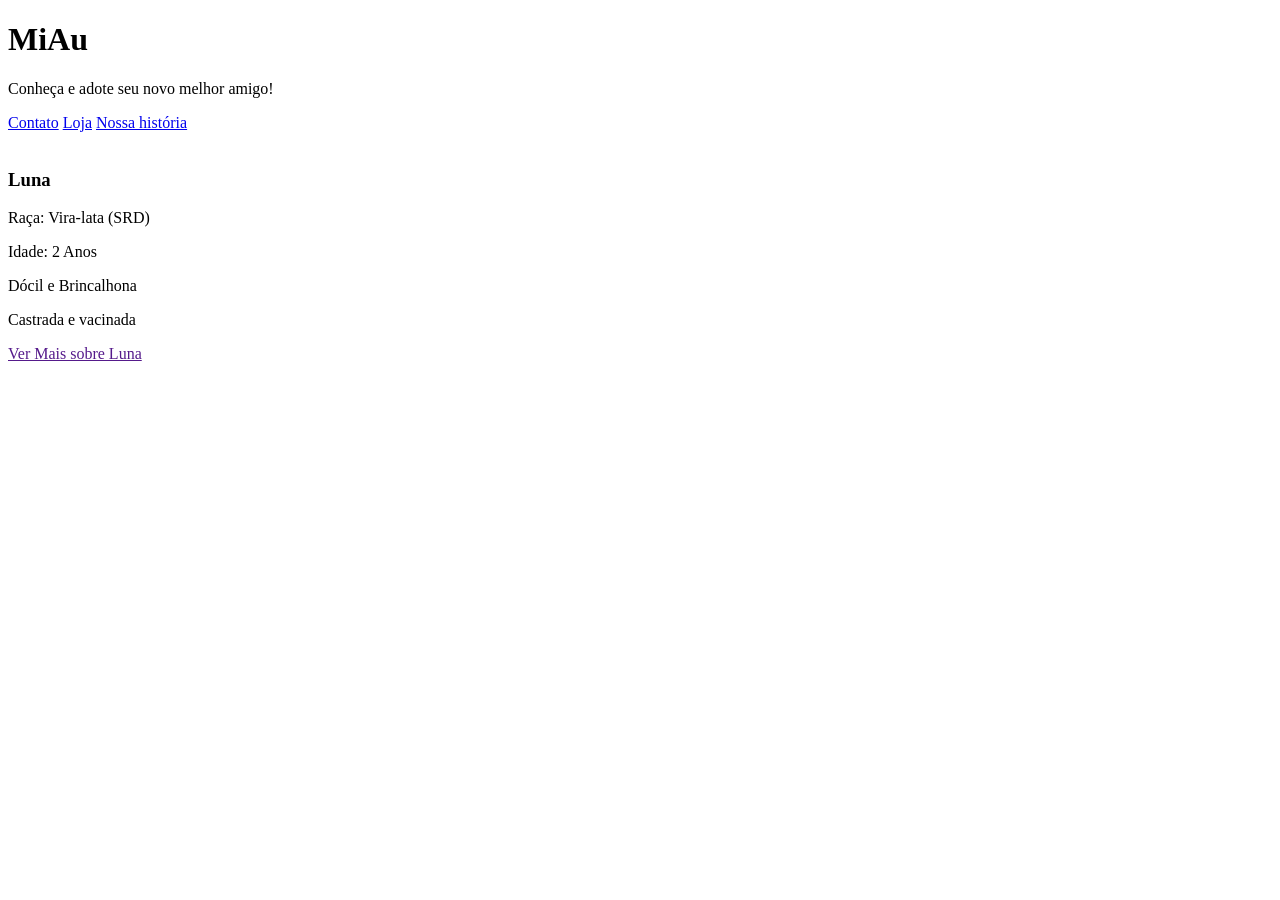
==== index.html @ ad550b6c "primeira section" ====
<!DOCTYPE html>
<html lang="pt-br">
<head>
    <meta charset="UTF-8">
    <meta name="viewport" content="width=device-width, initial-scale=1.0">
    <title>Seu novo pet</title>
    <link rel="stylesheet" href="style.css">
</head>
<body>
    <header>
        <h1 id="titulo">MiAu</h1>
        <p> Conheça e adote seu novo melhor amigo! </p>

        <nav>
            <a href="/Contato.html">Contato</a>
            <a href="/Loja.html">Loja</a>
            <a href="/Quem.somos.html">Nossa história</a>
        </nav>
    </header>
    <main>
        <section>
            <article>
                <img src="" alt="" class="img-card">
                <h1 class="titulo-card">Luna</h1>
                <p class="texto-card">Raça: Vira-lata (SRD)</p>
                <p class="texto-card">Idade: 2 Anos </p>
                <p class="texto-card">Dócil e Brincalhona </p>
                <p class="texto-card">Castrada e vacinada </p>
                <a href=""class="botao-card">Ver Mais sobre Luna</a>
            </article>
        </section>
    </main>
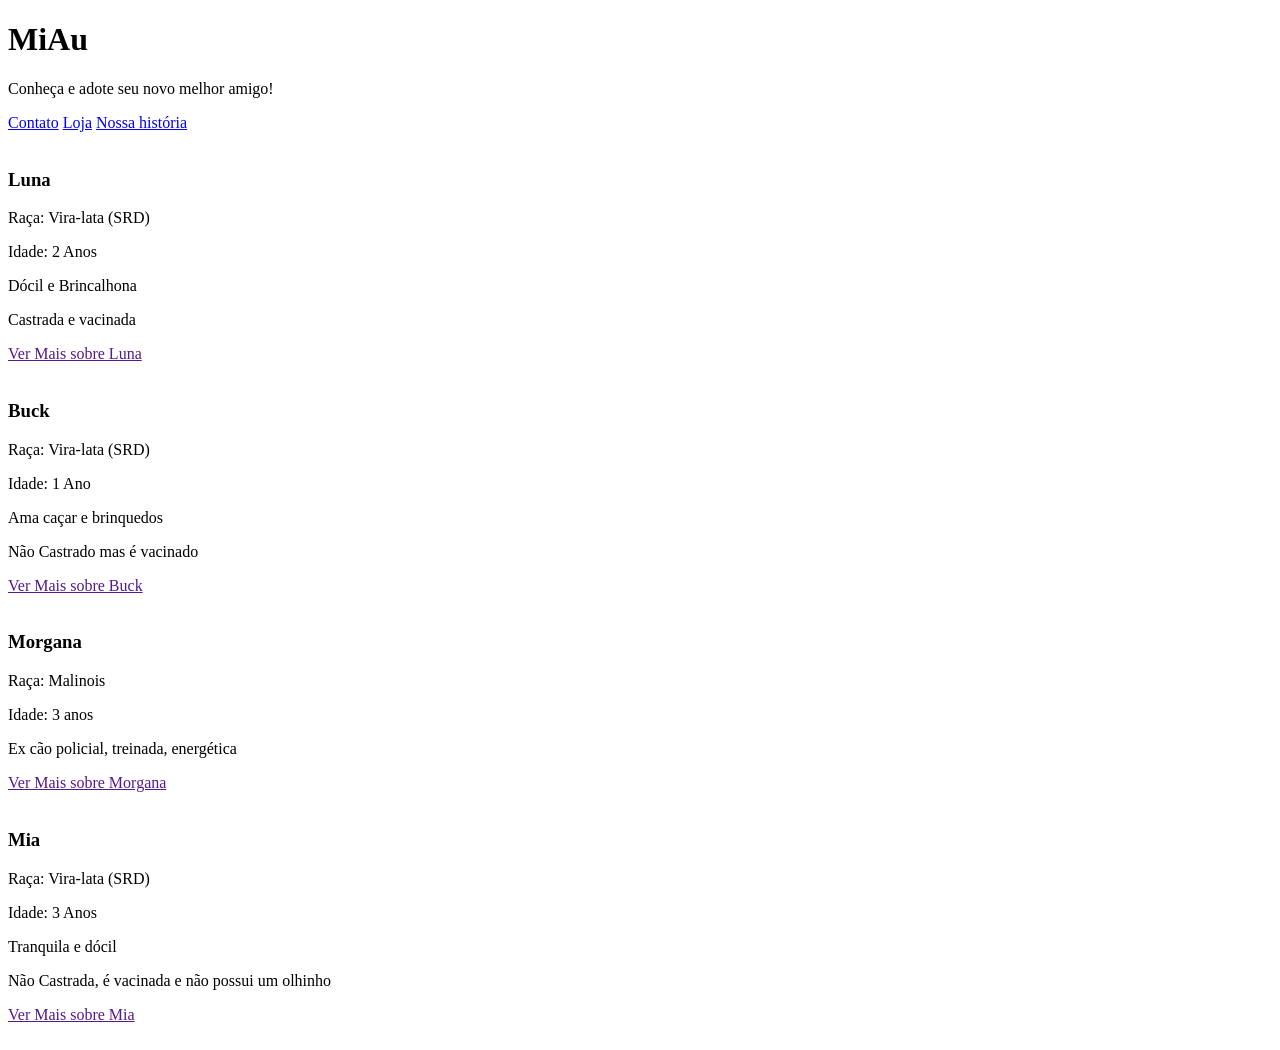
==== commit 67ce71b6: "outras sections" ====
--- a/index.html
+++ b/index.html
@@ -28,5 +28,41 @@
                 <p class="texto-card">Castrada e vacinada </p>
                 <a href=""class="botao-card">Ver Mais sobre Luna</a>
             </article>
+             <article>
+                <img src="" alt="" class="img-card">
+                <h1 class="titulo-card">Buck</h1>
+                <p class="texto-card">Raça: Vira-lata (SRD)</p>
+                <p class="texto-card">Idade: 1 Ano </p>
+                <p class="texto-card">Ama caçar e brinquedos </p>
+                <p class="texto-card">Não Castrado mas é vacinado </p>
+                <a href=""class="botao-card">Ver Mais sobre Buck</a>
+            </article>
+            <article>
+                <img src="" alt="" class="img-card">
+                <h1 class="titulo-card">Morgana</h1>
+                <p class="texto-card">Raça: Malinois </p>
+                <p class="texto-card">Idade: 3 anos </p>
+                <p class="texto-card">Ex cão policial, treinada, energética </p>
+                <a href=""class="botao-card">Ver Mais sobre Morgana</a>
+            </article>
+            <article>
+                <img src="" alt="" class="img-card">
+                <h1 class="titulo-card">Mia</h1>
+                <p class="texto-card">Raça: Vira-lata (SRD)</p>
+                <p class="texto-card">Idade: 3 Anos </p>
+                <p class="texto-card">Tranquila e dócil </p>
+                <p class="texto-card">Não Castrada, é vacinada e não possui um olhinho </p>
+                <a href=""class="botao-card">Ver Mais sobre Mia</a>
+            </article>
         </section>
+        <section>
+            <img src="" alt="" class="img-card">
+        </section>
+
+
+
+
+
+
+
     </main>
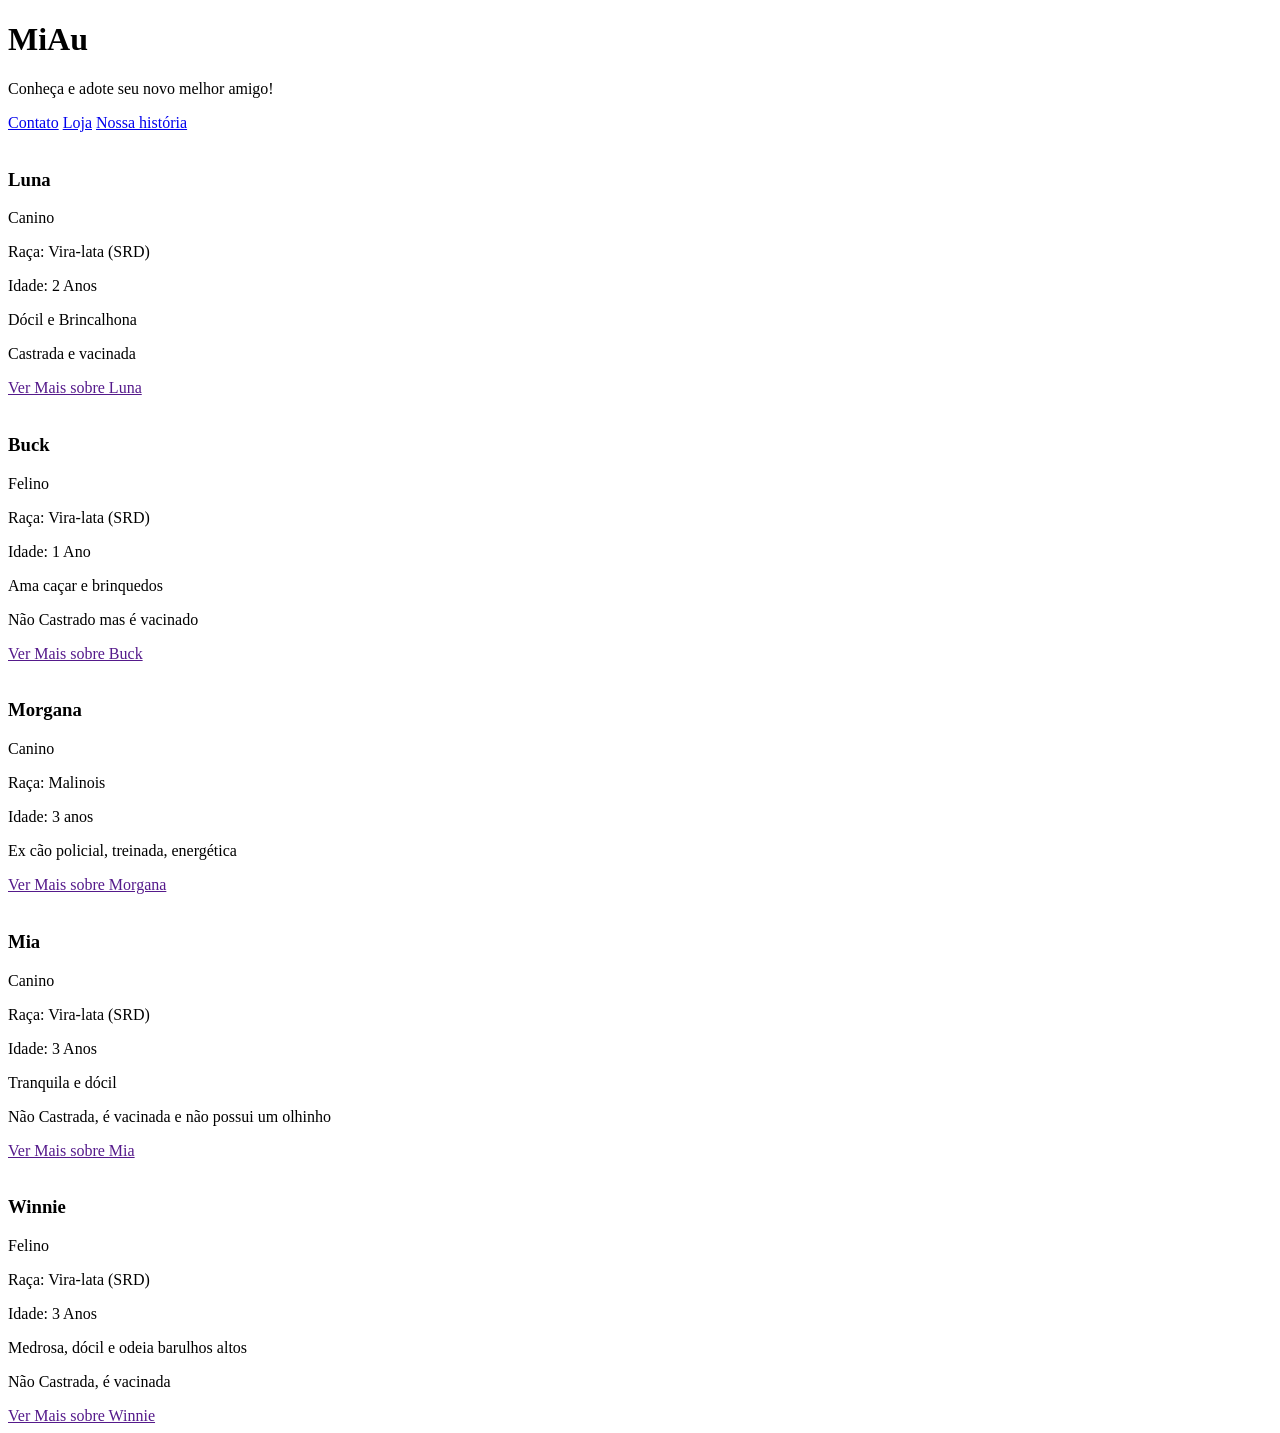
==== commit 242f6245: "alterações na section" ====
--- a/index.html
+++ b/index.html
@@ -22,6 +22,7 @@
             <article>
                 <img src="" alt="" class="img-card">
                 <h1 class="titulo-card">Luna</h1>
+                <p class="texto-card">Canino</p>
                 <p class="texto-card">Raça: Vira-lata (SRD)</p>
                 <p class="texto-card">Idade: 2 Anos </p>
                 <p class="texto-card">Dócil e Brincalhona </p>
@@ -31,6 +32,7 @@
              <article>
                 <img src="" alt="" class="img-card">
                 <h1 class="titulo-card">Buck</h1>
+                <p class="texto-card">Felino</p>
                 <p class="texto-card">Raça: Vira-lata (SRD)</p>
                 <p class="texto-card">Idade: 1 Ano </p>
                 <p class="texto-card">Ama caçar e brinquedos </p>
@@ -40,6 +42,7 @@
             <article>
                 <img src="" alt="" class="img-card">
                 <h1 class="titulo-card">Morgana</h1>
+                <p class="texto-card">Canino</p>
                 <p class="texto-card">Raça: Malinois </p>
                 <p class="texto-card">Idade: 3 anos </p>
                 <p class="texto-card">Ex cão policial, treinada, energética </p>
@@ -48,6 +51,7 @@
             <article>
                 <img src="" alt="" class="img-card">
                 <h1 class="titulo-card">Mia</h1>
+                <p class="texto-card">Canino</p>
                 <p class="texto-card">Raça: Vira-lata (SRD)</p>
                 <p class="texto-card">Idade: 3 Anos </p>
                 <p class="texto-card">Tranquila e dócil </p>
@@ -56,7 +60,16 @@
             </article>
         </section>
         <section>
+            <article>
             <img src="" alt="" class="img-card">
+            <h1 class="titulo-card">Winnie</h1>
+            <p class="texto-card">Felino</p>
+            <p class="texto-card">Raça: Vira-lata (SRD)</p>
+            <p class="texto-card">Idade: 3 Anos </p>
+            <p class="texto-card">Medrosa, dócil e odeia barulhos altos </p>
+             <p class="texto-card">Não Castrada, é vacinada </p>
+             <a href=""class="botao-card">Ver Mais sobre Winnie</a>
+             </article>
         </section>
 
 
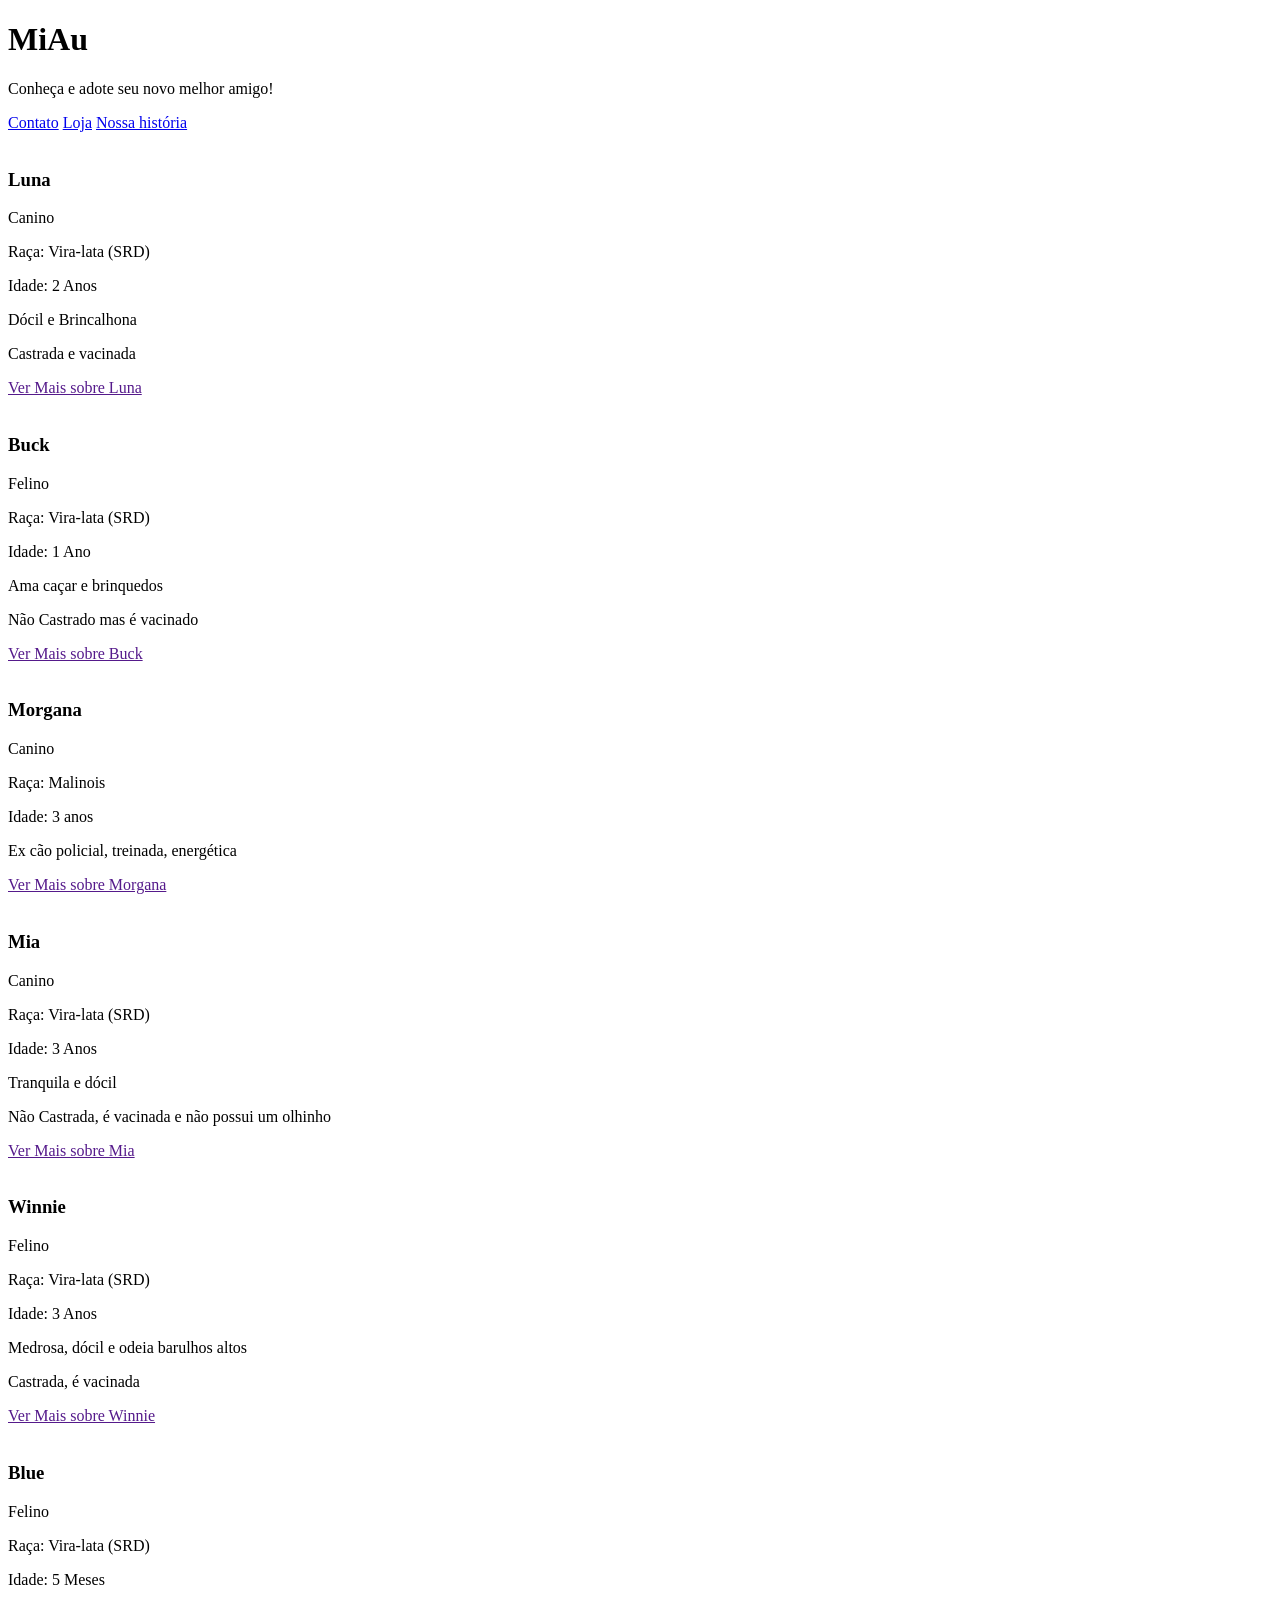
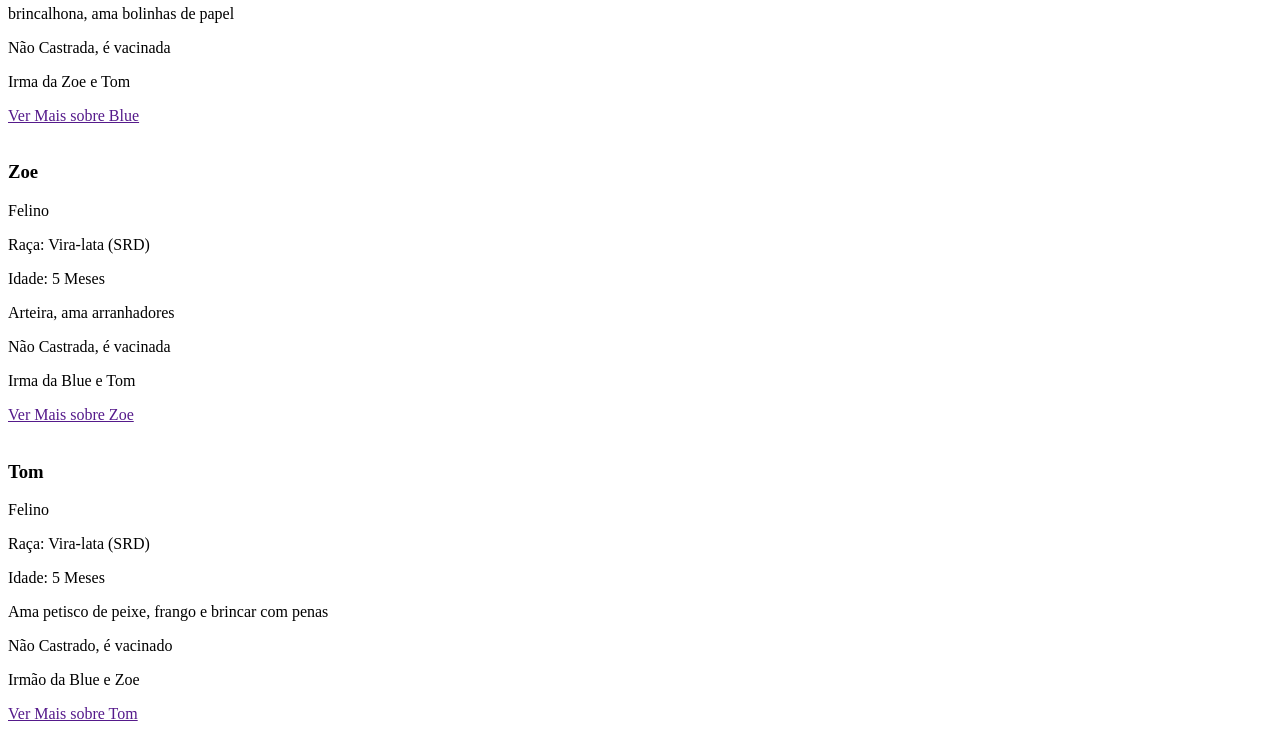
==== commit c998f3df: "section a mais" ====
--- a/index.html
+++ b/index.html
@@ -67,8 +67,41 @@
             <p class="texto-card">Raça: Vira-lata (SRD)</p>
             <p class="texto-card">Idade: 3 Anos </p>
             <p class="texto-card">Medrosa, dócil e odeia barulhos altos </p>
+             <p class="texto-card">Castrada, é vacinada </p>
+             <a href=""class="botao-card">Ver Mais sobre Winnie</a>
+             </article>
+             <article>
+            <img src="" alt="" class="img-card">
+            <h1 class="titulo-card">Blue</h1>
+            <p class="texto-card">Felino</p>
+            <p class="texto-card">Raça: Vira-lata (SRD)</p>
+            <p class="texto-card">Idade: 5 Meses </p>
+            <p class="texto-card">brincalhona, ama bolinhas de papel</p>
              <p class="texto-card">Não Castrada, é vacinada </p>
-             <a href=""class="botao-card">Ver Mais sobre Winnie</a>
+             <p class="texto-card">Irma da Zoe e Tom </p>
+             <a href=""class="botao-card">Ver Mais sobre Blue</a>
+             </article>
+             <article>
+            <img src="" alt="" class="img-card">
+            <h1 class="titulo-card">Zoe</h1>
+            <p class="texto-card">Felino</p>
+            <p class="texto-card">Raça: Vira-lata (SRD)</p>
+            <p class="texto-card">Idade: 5 Meses </p>
+            <p class="texto-card">Arteira, ama arranhadores </p>
+             <p class="texto-card">Não Castrada, é vacinada </p>
+             <p class="texto-card">Irma da Blue e Tom </p>
+             <a href=""class="botao-card">Ver Mais sobre Zoe</a>
+             </article>
+             <article>
+            <img src="" alt="" class="img-card">
+            <h1 class="titulo-card">Tom</h1>
+            <p class="texto-card">Felino</p>
+            <p class="texto-card">Raça: Vira-lata (SRD)</p>
+            <p class="texto-card">Idade: 5 Meses </p>
+            <p class="texto-card">Ama petisco de peixe, frango e brincar com penas</p>
+             <p class="texto-card">Não Castrado, é vacinado </p>
+             <p class="texto-card">Irmão da Blue e Zoe </p>
+             <a href=""class="botao-card">Ver Mais sobre Tom</a>
              </article>
         </section>
 
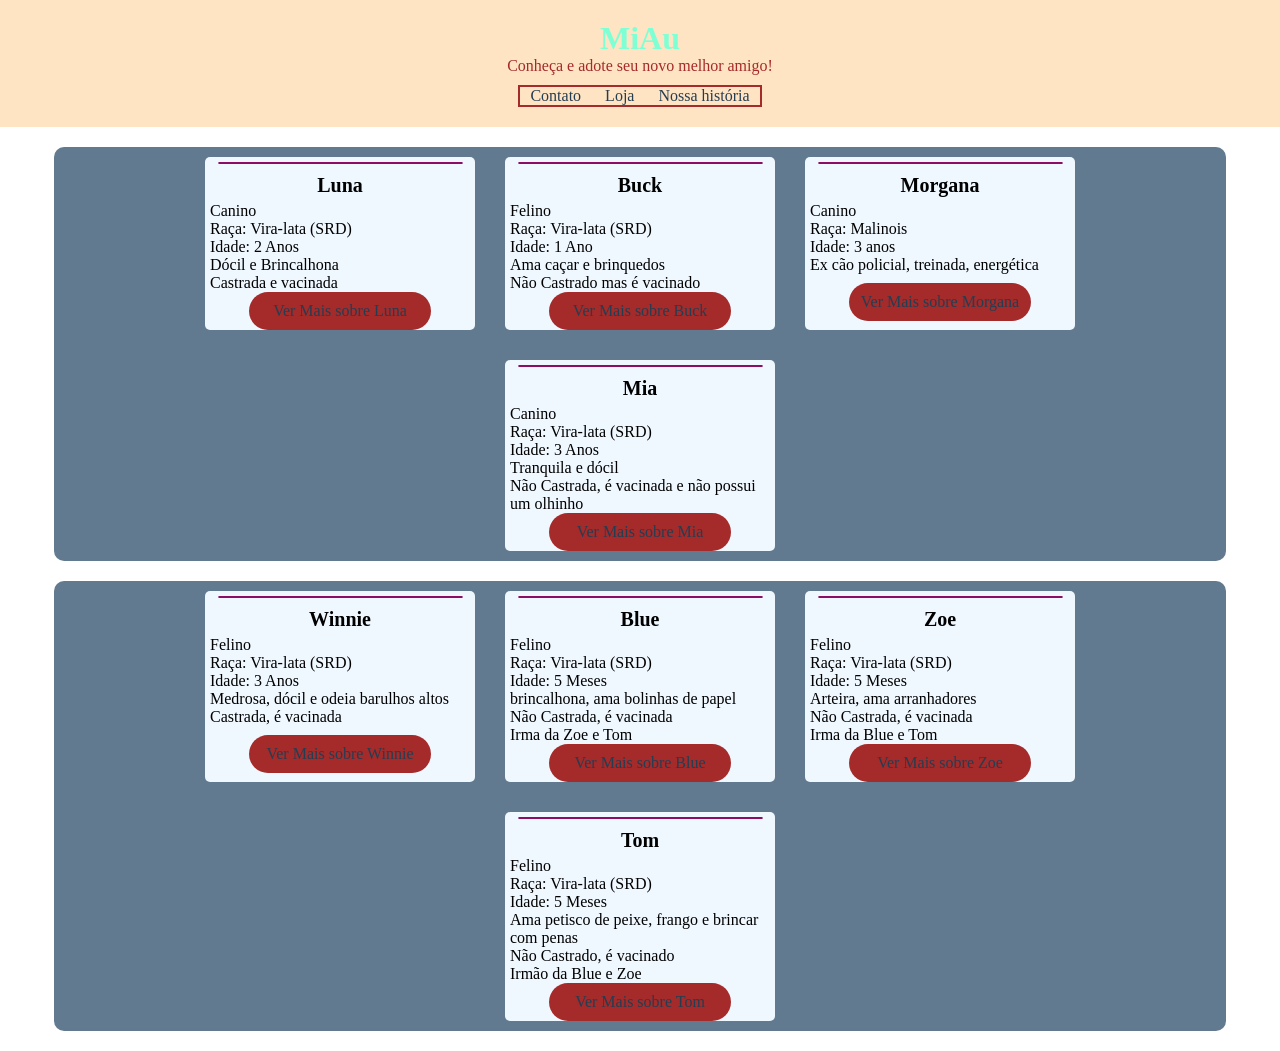
==== commit 2237da17: "adicionei sem querer o style na pasta de imagens :(" ====
--- a/index.html
+++ b/index.html
@@ -4,7 +4,7 @@
     <meta charset="UTF-8">
     <meta name="viewport" content="width=device-width, initial-scale=1.0">
     <title>Seu novo pet</title>
-    <link rel="stylesheet" href="style.css">
+    <link rel="stylesheet"href="style.css">
 </head>
 <body>
     <header>
@@ -104,11 +104,6 @@
              <a href=""class="botao-card">Ver Mais sobre Tom</a>
              </article>
         </section>
-
-
-
-
-
-
-
     </main>
+    </body>
+    </html>
--- a/style.css
+++ b/style.css
@@ -0,0 +1,71 @@
+*{
+    margin: 0;
+}
+header{
+    background-color: bisque;
+    color: brown;
+    padding: 20px;
+    display: flex;
+    flex-direction: column;
+    align-items: center;
+}
+#titulo{
+    color: aquamarine;
+}
+nav{
+    border: 2px solid; 
+    margin-top: 10px;
+}
+a{
+    color: rgb(37, 61, 81);
+    padding: 0 10px;
+    text-decoration: none;
+}
+a:hover{
+    background-color: rgb(26, 30, 34);
+}
+section{
+    background-color: rgb(97, 122, 144);
+    max-width: 90%;
+    margin: 20px auto;
+    padding: 10px;
+    border-radius: 10px;
+    display: flex;
+    gap: 30px;
+    flex-wrap: wrap;
+    justify-content: center;
+}
+.img-card{
+    width: 90%;
+    margin: 5px auto;
+    border: 1px solid rgb(139, 13, 100);
+    border-radius: 8px;
+}
+article{
+width: 270px;
+background-color: aliceblue;
+display: flex;
+flex-direction: column;
+border-radius: 5px;
+}
+
+.titulo-card{
+    margin: 5px auto;
+    font-size: 20px;
+
+}
+.texto-card{
+    margin: 0 5px;
+}
+.botao-card{
+    background-color: brown;
+    padding: 10px;
+    width: 60%;
+    margin: auto;
+    border-radius: 20px;
+    text-align: center;
+}
+.botao-card:hover{
+    background-color: black;
+    border: 2px solid crimson;
+}
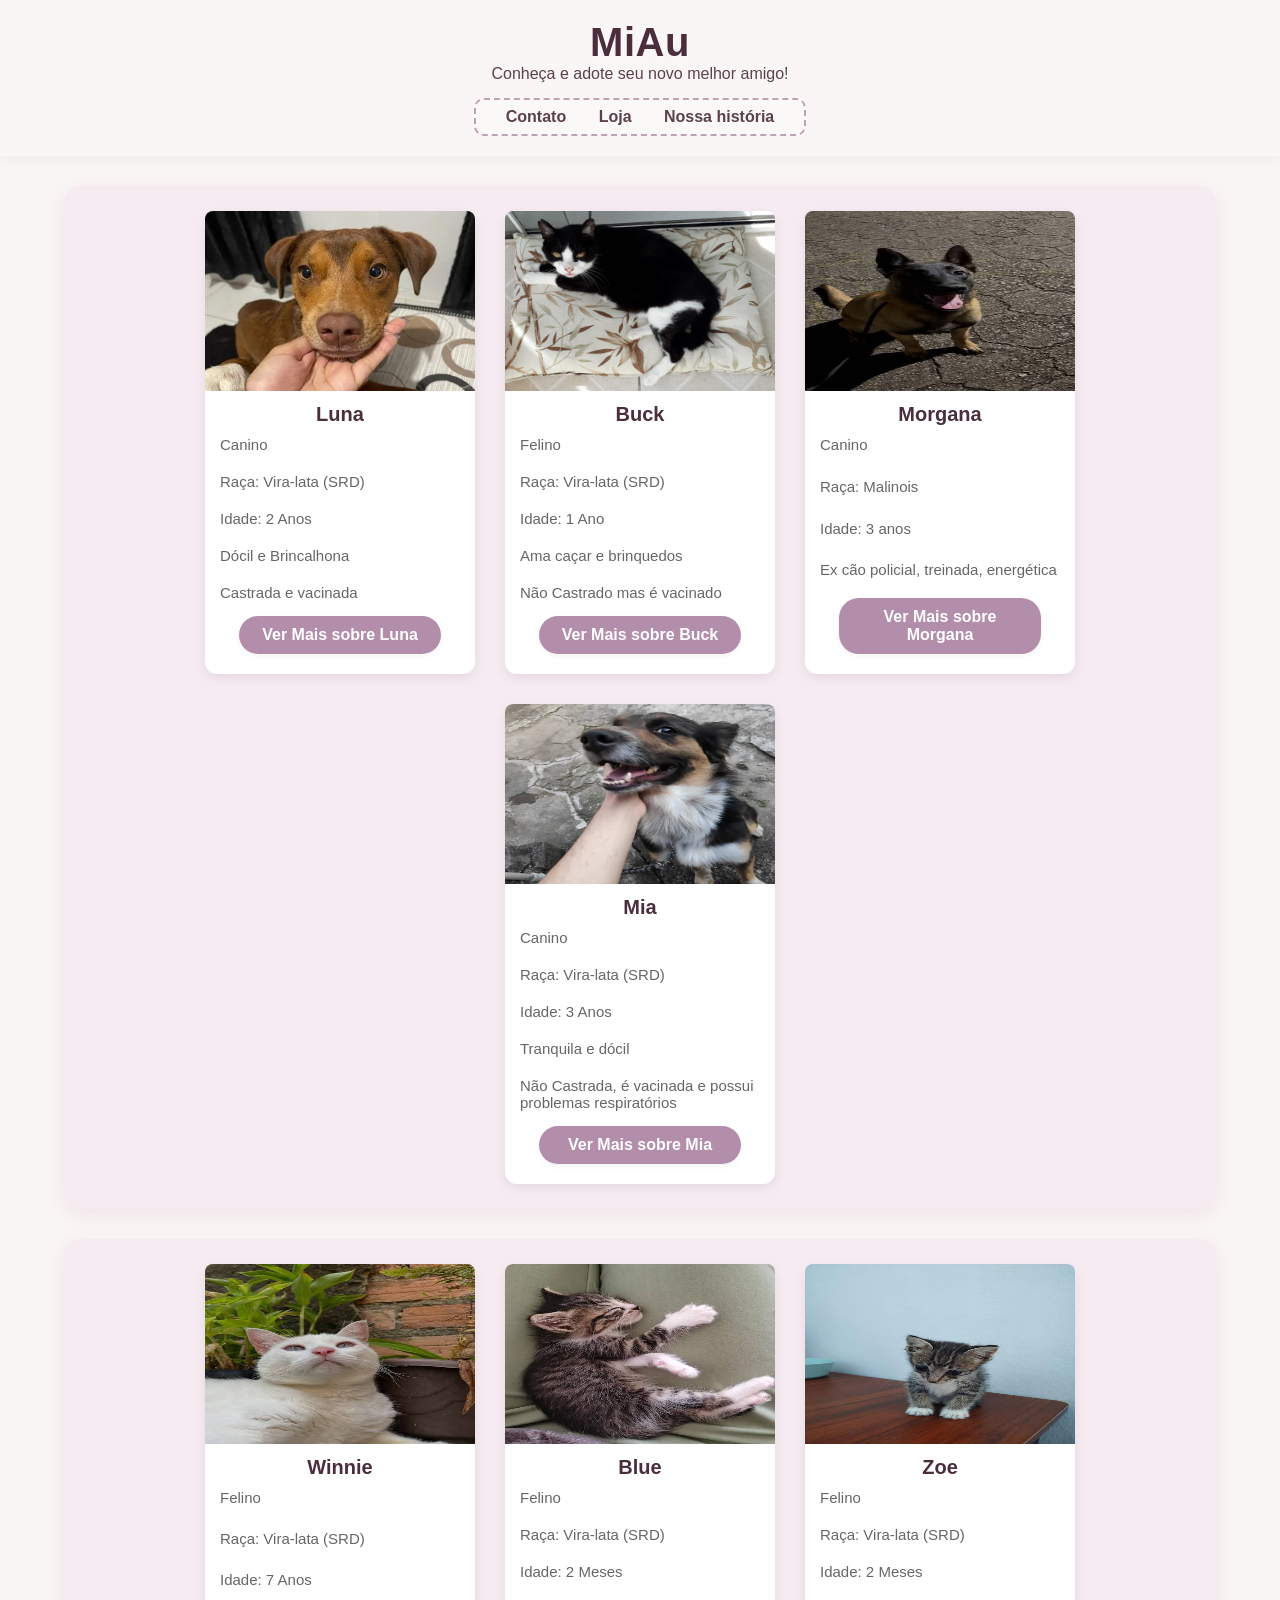
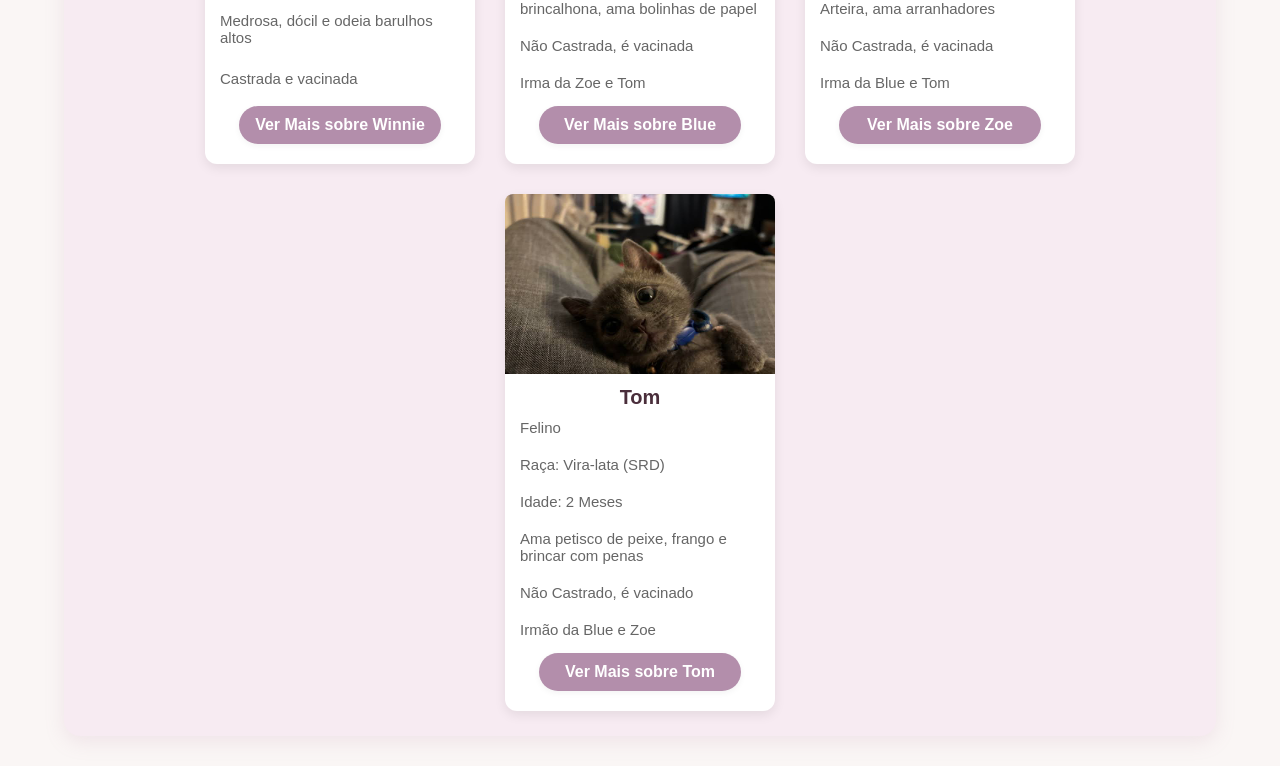
==== commit f64c06e5: "adição de imagens" ====
--- a/index.html
+++ b/index.html
@@ -20,7 +20,7 @@
     <main>
         <section>
             <article>
-                <img src="" alt="" class="img-card">
+                <img src="imagem/1canino.png" alt="luna" class="img-card">
                 <h1 class="titulo-card">Luna</h1>
                 <p class="texto-card">Canino</p>
                 <p class="texto-card">Raça: Vira-lata (SRD)</p>
@@ -30,7 +30,7 @@
                 <a href=""class="botao-card">Ver Mais sobre Luna</a>
             </article>
              <article>
-                <img src="" alt="" class="img-card">
+                <img src="imagem/buck.jpg" alt="buck" class="img-card">
                 <h1 class="titulo-card">Buck</h1>
                 <p class="texto-card">Felino</p>
                 <p class="texto-card">Raça: Vira-lata (SRD)</p>
@@ -40,7 +40,7 @@
                 <a href=""class="botao-card">Ver Mais sobre Buck</a>
             </article>
             <article>
-                <img src="" alt="" class="img-card">
+                <img src="imagem/morgana.jpg" alt="morgana" class="img-card">
                 <h1 class="titulo-card">Morgana</h1>
                 <p class="texto-card">Canino</p>
                 <p class="texto-card">Raça: Malinois </p>
@@ -49,55 +49,55 @@
                 <a href=""class="botao-card">Ver Mais sobre Morgana</a>
             </article>
             <article>
-                <img src="" alt="" class="img-card">
+                <img src="imagem/mia.webp" alt="Mia" class="img-card">
                 <h1 class="titulo-card">Mia</h1>
                 <p class="texto-card">Canino</p>
                 <p class="texto-card">Raça: Vira-lata (SRD)</p>
                 <p class="texto-card">Idade: 3 Anos </p>
                 <p class="texto-card">Tranquila e dócil </p>
-                <p class="texto-card">Não Castrada, é vacinada e não possui um olhinho </p>
+                <p class="texto-card">Não Castrada, é vacinada e possui problemas respiratórios </p>
                 <a href=""class="botao-card">Ver Mais sobre Mia</a>
             </article>
         </section>
         <section>
             <article>
-            <img src="" alt="" class="img-card">
+            <img src="imagem/winnie.jpg" alt="winnie" class="img-card">
             <h1 class="titulo-card">Winnie</h1>
             <p class="texto-card">Felino</p>
             <p class="texto-card">Raça: Vira-lata (SRD)</p>
-            <p class="texto-card">Idade: 3 Anos </p>
+            <p class="texto-card">Idade: 7 Anos </p>
             <p class="texto-card">Medrosa, dócil e odeia barulhos altos </p>
-             <p class="texto-card">Castrada, é vacinada </p>
+             <p class="texto-card">Castrada e vacinada </p>
              <a href=""class="botao-card">Ver Mais sobre Winnie</a>
              </article>
              <article>
-            <img src="" alt="" class="img-card">
+            <img src="imagem/blue.jpg" alt="blue" class="img-card">
             <h1 class="titulo-card">Blue</h1>
             <p class="texto-card">Felino</p>
             <p class="texto-card">Raça: Vira-lata (SRD)</p>
-            <p class="texto-card">Idade: 5 Meses </p>
+            <p class="texto-card">Idade: 2 Meses </p>
             <p class="texto-card">brincalhona, ama bolinhas de papel</p>
              <p class="texto-card">Não Castrada, é vacinada </p>
              <p class="texto-card">Irma da Zoe e Tom </p>
              <a href=""class="botao-card">Ver Mais sobre Blue</a>
              </article>
              <article>
-            <img src="" alt="" class="img-card">
+            <img src="imagem/zoe.jpg" alt="zoe" class="img-card">
             <h1 class="titulo-card">Zoe</h1>
             <p class="texto-card">Felino</p>
             <p class="texto-card">Raça: Vira-lata (SRD)</p>
-            <p class="texto-card">Idade: 5 Meses </p>
+            <p class="texto-card">Idade: 2 Meses </p>
             <p class="texto-card">Arteira, ama arranhadores </p>
              <p class="texto-card">Não Castrada, é vacinada </p>
              <p class="texto-card">Irma da Blue e Tom </p>
              <a href=""class="botao-card">Ver Mais sobre Zoe</a>
              </article>
              <article>
-            <img src="" alt="" class="img-card">
+            <img src="imagem/tom.jpg" alt="tom" class="img-card">
             <h1 class="titulo-card">Tom</h1>
             <p class="texto-card">Felino</p>
             <p class="texto-card">Raça: Vira-lata (SRD)</p>
-            <p class="texto-card">Idade: 5 Meses </p>
+            <p class="texto-card">Idade: 2 Meses </p>
             <p class="texto-card">Ama petisco de peixe, frango e brincar com penas</p>
              <p class="texto-card">Não Castrado, é vacinado </p>
              <p class="texto-card">Irmão da Blue e Zoe </p>
--- a/style.css
+++ b/style.css
@@ -1,71 +1,103 @@
-*{
+* {
     margin: 0;
+    box-sizing: border-box;
 }
-header{
-    background-color: bisque;
-    color: brown;
-    padding: 20px;
+body {
+ background-color: #faf6f5;
+font-family: 'Segoe UI', Tahoma, Geneva, Verdana, sans-serif;
+}
+header {
+background: line-height(135deg, #e8b4bc, #dcb2d1);
+    color: #5c404d;
+    padding: 20px 10px;
     display: flex;
     flex-direction: column;
     align-items: center;
+    box-shadow: 0 4px 12px rgba(0, 0, 0, 0.05);
 }
-#titulo{
-    color: aquamarine;
+#titulo {
+color: #4a2e3b;
+    font-size: 40px;
+    font-weight: 700;
+    letter-spacing: 0.5px;
+    text-shadow: 1px 1px 2px rgba(255, 255, 255, 0.5);
 }
-nav{
-    border: 2px solid; 
-    margin-top: 10px;
+nav {
+border: 2px dashed #bfa1b6; 
+    margin-top: 15px;
+    padding: 8px 16px;
+    border-radius: 10px;
+    background-color: rgba(255, 255, 255, 0.3);
 }
-a{
-    color: rgb(37, 61, 81);
-    padding: 0 10px;
+a {
+color: #5c404d;
+    padding: 6px 14px;
     text-decoration: none;
+    font-weight: 600;
+    border-radius: 10px;
 }
-a:hover{
-    background-color: rgb(26, 30, 34);
+a:hover {
+    background-color: #bfa1b6;
+    color: #ffffff;
 }
-section{
-    background-color: rgb(97, 122, 144);
+
+section {
+    background-color: #f7ebf2;
     max-width: 90%;
-    margin: 20px auto;
-    padding: 10px;
-    border-radius: 10px;
+    margin: 30px auto;
+    padding: 25px;
+    border-radius: 16px;
     display: flex;
     gap: 30px;
     flex-wrap: wrap;
     justify-content: center;
+    box-shadow: 0 6px 20px rgba(180, 130, 160, 0.15);
 }
-.img-card{
-    width: 90%;
-    margin: 5px auto;
-    border: 1px solid rgb(139, 13, 100);
-    border-radius: 8px;
+.img-card {
+    width: 100%;
+    height: 180px;
+    margin: 0;
+    border: none;
+    border-radius: 8px 8px 0 0;
 }
-article{
-width: 270px;
-background-color: aliceblue;
-display: flex;
-flex-direction: column;
-border-radius: 5px;
+article {
+    width: 270px;
+    background-color: #ffffff;
+    display: flex;
+    flex-direction: column;
+    border-radius: 12px;
+    box-shadow: 0 4px 12px rgba(0, 0, 0, 0.08);
+}
+article:hover {
+box-shadow: 0 8px 20px rgba(140, 90, 120, 0.2);
 }
 
-.titulo-card{
-    margin: 5px auto;
+.titulo-card {
+    margin: 12px auto 5px auto;
     font-size: 20px;
-
+    color: #4a2e3b;
+    font-weight: 600;
 }
-.texto-card{
-    margin: 0 5px;
+.texto-card {
+    margin: 5px 15px 15px 15px;
+    color: #666666;
+    font-size: 15px;
+    flex-grow: 1;
 }
-.botao-card{
-    background-color: brown;
+.botao-card {
+    background-color: #b38eab;
+    color: #ffffff;
     padding: 10px;
-    width: 60%;
-    margin: auto;
+    width: 75%;
+    margin: 0 auto 20px auto;
     border-radius: 20px;
     text-align: center;
+    font-weight: 600;
+    cursor: pointer;
+    box-shadow: 0 2px 6px rgba(0, 0, 0, 0.05);
 }
-.botao-card:hover{
-    background-color: black;
-    border: 2px solid crimson;
+.botao-card:hover {
+    background-color: #8c5378;
+    border: 2px solid #6b3d5a;
+    color: #ffffff;
 }
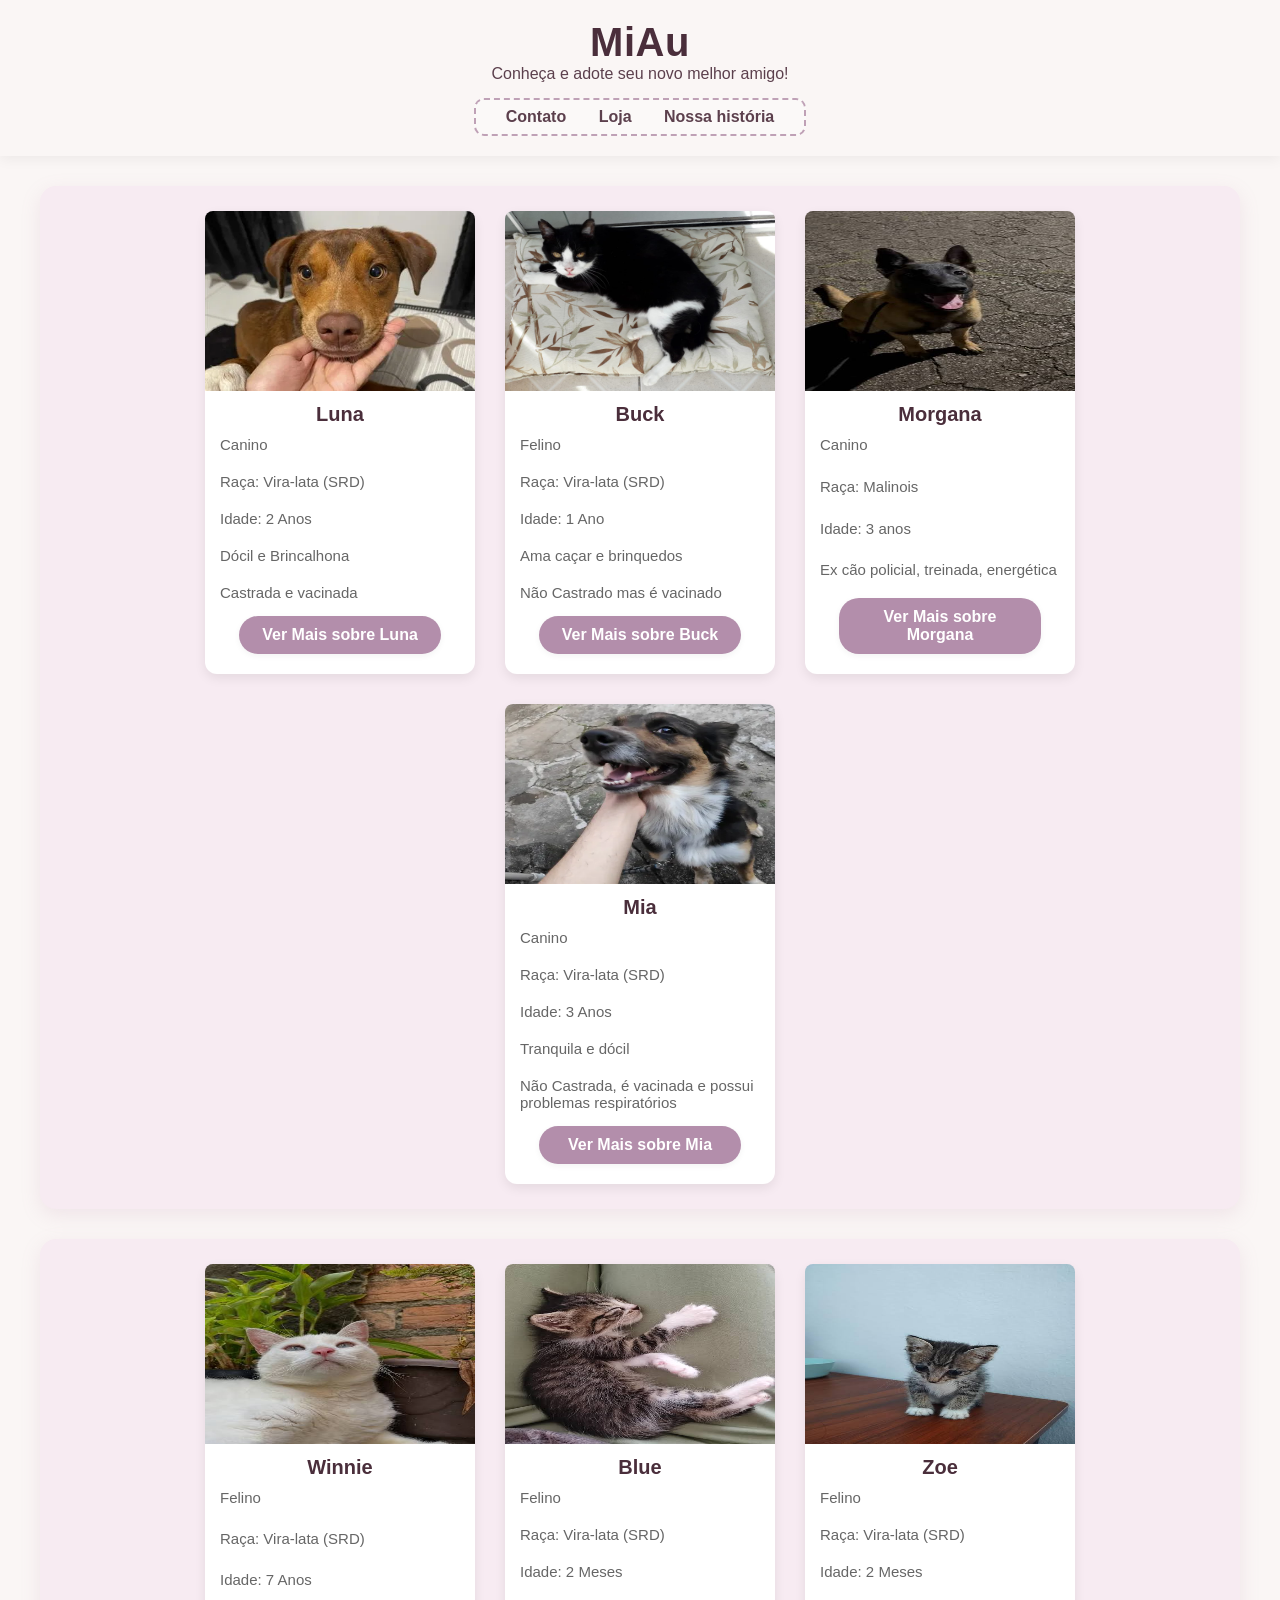
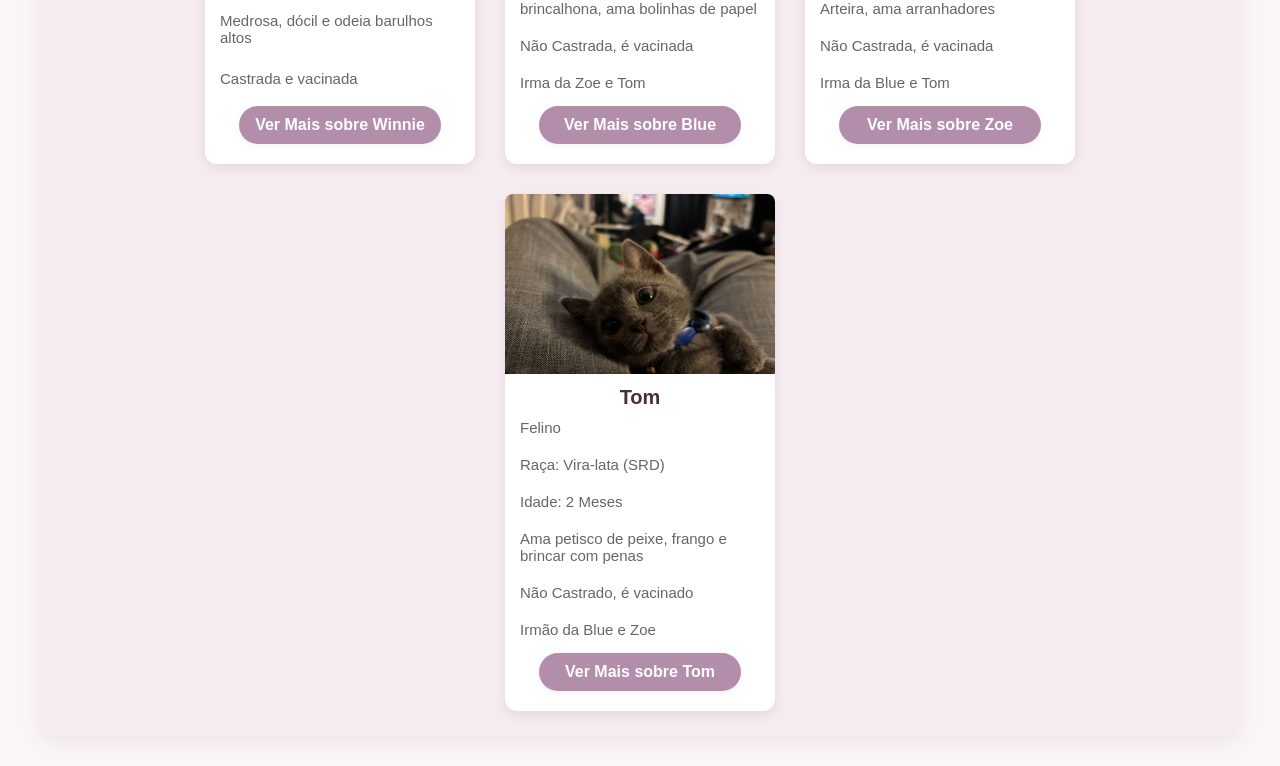
==== commit a9fd4e6f: "Add files via upload" ====
--- a/index.html
+++ b/index.html
@@ -1,109 +1,109 @@
-<!DOCTYPE html>
-<html lang="pt-br">
-<head>
-    <meta charset="UTF-8">
-    <meta name="viewport" content="width=device-width, initial-scale=1.0">
-    <title>Seu novo pet</title>
-    <link rel="stylesheet"href="style.css">
-</head>
-<body>
-    <header>
-        <h1 id="titulo">MiAu</h1>
-        <p> Conheça e adote seu novo melhor amigo! </p>
-
-        <nav>
-            <a href="/Contato.html">Contato</a>
-            <a href="/Loja.html">Loja</a>
-            <a href="/Quem.somos.html">Nossa história</a>
-        </nav>
-    </header>
-    <main>
-        <section>
-            <article>
-                <img src="imagem/1canino.png" alt="luna" class="img-card">
-                <h1 class="titulo-card">Luna</h1>
-                <p class="texto-card">Canino</p>
-                <p class="texto-card">Raça: Vira-lata (SRD)</p>
-                <p class="texto-card">Idade: 2 Anos </p>
-                <p class="texto-card">Dócil e Brincalhona </p>
-                <p class="texto-card">Castrada e vacinada </p>
-                <a href=""class="botao-card">Ver Mais sobre Luna</a>
-            </article>
-             <article>
-                <img src="imagem/buck.jpg" alt="buck" class="img-card">
-                <h1 class="titulo-card">Buck</h1>
-                <p class="texto-card">Felino</p>
-                <p class="texto-card">Raça: Vira-lata (SRD)</p>
-                <p class="texto-card">Idade: 1 Ano </p>
-                <p class="texto-card">Ama caçar e brinquedos </p>
-                <p class="texto-card">Não Castrado mas é vacinado </p>
-                <a href=""class="botao-card">Ver Mais sobre Buck</a>
-            </article>
-            <article>
-                <img src="imagem/morgana.jpg" alt="morgana" class="img-card">
-                <h1 class="titulo-card">Morgana</h1>
-                <p class="texto-card">Canino</p>
-                <p class="texto-card">Raça: Malinois </p>
-                <p class="texto-card">Idade: 3 anos </p>
-                <p class="texto-card">Ex cão policial, treinada, energética </p>
-                <a href=""class="botao-card">Ver Mais sobre Morgana</a>
-            </article>
-            <article>
-                <img src="imagem/mia.webp" alt="Mia" class="img-card">
-                <h1 class="titulo-card">Mia</h1>
-                <p class="texto-card">Canino</p>
-                <p class="texto-card">Raça: Vira-lata (SRD)</p>
-                <p class="texto-card">Idade: 3 Anos </p>
-                <p class="texto-card">Tranquila e dócil </p>
-                <p class="texto-card">Não Castrada, é vacinada e possui problemas respiratórios </p>
-                <a href=""class="botao-card">Ver Mais sobre Mia</a>
-            </article>
-        </section>
-        <section>
-            <article>
-            <img src="imagem/winnie.jpg" alt="winnie" class="img-card">
-            <h1 class="titulo-card">Winnie</h1>
-            <p class="texto-card">Felino</p>
-            <p class="texto-card">Raça: Vira-lata (SRD)</p>
-            <p class="texto-card">Idade: 7 Anos </p>
-            <p class="texto-card">Medrosa, dócil e odeia barulhos altos </p>
-             <p class="texto-card">Castrada e vacinada </p>
-             <a href=""class="botao-card">Ver Mais sobre Winnie</a>
-             </article>
-             <article>
-            <img src="imagem/blue.jpg" alt="blue" class="img-card">
-            <h1 class="titulo-card">Blue</h1>
-            <p class="texto-card">Felino</p>
-            <p class="texto-card">Raça: Vira-lata (SRD)</p>
-            <p class="texto-card">Idade: 2 Meses </p>
-            <p class="texto-card">brincalhona, ama bolinhas de papel</p>
-             <p class="texto-card">Não Castrada, é vacinada </p>
-             <p class="texto-card">Irma da Zoe e Tom </p>
-             <a href=""class="botao-card">Ver Mais sobre Blue</a>
-             </article>
-             <article>
-            <img src="imagem/zoe.jpg" alt="zoe" class="img-card">
-            <h1 class="titulo-card">Zoe</h1>
-            <p class="texto-card">Felino</p>
-            <p class="texto-card">Raça: Vira-lata (SRD)</p>
-            <p class="texto-card">Idade: 2 Meses </p>
-            <p class="texto-card">Arteira, ama arranhadores </p>
-             <p class="texto-card">Não Castrada, é vacinada </p>
-             <p class="texto-card">Irma da Blue e Tom </p>
-             <a href=""class="botao-card">Ver Mais sobre Zoe</a>
-             </article>
-             <article>
-            <img src="imagem/tom.jpg" alt="tom" class="img-card">
-            <h1 class="titulo-card">Tom</h1>
-            <p class="texto-card">Felino</p>
-            <p class="texto-card">Raça: Vira-lata (SRD)</p>
-            <p class="texto-card">Idade: 2 Meses </p>
-            <p class="texto-card">Ama petisco de peixe, frango e brincar com penas</p>
-             <p class="texto-card">Não Castrado, é vacinado </p>
-             <p class="texto-card">Irmão da Blue e Zoe </p>
-             <a href=""class="botao-card">Ver Mais sobre Tom</a>
-             </article>
-        </section>
-    </main>
-    </body>
-    </html>
+<!DOCTYPE html>
+<html lang="pt-br">
+<head>
+    <meta charset="UTF-8">
+    <meta name="viewport" content="width=device-width, initial-scale=1.0">
+    <title>Seu novo pet</title>
+    <link rel="stylesheet"href="style.css">
+</head>
+<body>
+    <header>
+        <h1 id="titulo">MiAu</h1>
+        <p> Conheça e adote seu novo melhor amigo! </p>
+
+        <nav>
+            <a href="/Contato.html">Contato</a>
+            <a href="/Loja.html">Loja</a>
+            <a href="/Quem.somos.html">Nossa história</a>
+        </nav>
+    </header>
+    <main>
+        <section>
+            <article>
+                <img src="imagem/1canino.png" alt="luna" class="img-card">
+                <h1 class="titulo-card">Luna</h1>
+                <p class="texto-card">Canino</p>
+                <p class="texto-card">Raça: Vira-lata (SRD)</p>
+                <p class="texto-card">Idade: 2 Anos </p>
+                <p class="texto-card">Dócil e Brincalhona </p>
+                <p class="texto-card">Castrada e vacinada </p>
+                <a href=""class="botao-card">Ver Mais sobre Luna</a>
+            </article>
+             <article>
+                <img src="imagem/buck.jpg" alt="buck" class="img-card">
+                <h1 class="titulo-card">Buck</h1>
+                <p class="texto-card">Felino</p>
+                <p class="texto-card">Raça: Vira-lata (SRD)</p>
+                <p class="texto-card">Idade: 1 Ano </p>
+                <p class="texto-card">Ama caçar e brinquedos </p>
+                <p class="texto-card">Não Castrado mas é vacinado </p>
+                <a href=""class="botao-card">Ver Mais sobre Buck</a>
+            </article>
+            <article>
+                <img src="imagem/morgana.jpg" alt="morgana" class="img-card">
+                <h1 class="titulo-card">Morgana</h1>
+                <p class="texto-card">Canino</p>
+                <p class="texto-card">Raça: Malinois </p>
+                <p class="texto-card">Idade: 3 anos </p>
+                <p class="texto-card">Ex cão policial, treinada, energética </p>
+                <a href=""class="botao-card">Ver Mais sobre Morgana</a>
+            </article>
+            <article>
+                <img src="imagem/mia.webp" alt="Mia" class="img-card">
+                <h1 class="titulo-card">Mia</h1>
+                <p class="texto-card">Canino</p>
+                <p class="texto-card">Raça: Vira-lata (SRD)</p>
+                <p class="texto-card">Idade: 3 Anos </p>
+                <p class="texto-card">Tranquila e dócil </p>
+                <p class="texto-card">Não Castrada, é vacinada e possui problemas respiratórios </p>
+                <a href=""class="botao-card">Ver Mais sobre Mia</a>
+            </article>
+        </section>
+        <section>
+            <article>
+            <img src="imagem/winnie.jpg" alt="winnie" class="img-card">
+            <h1 class="titulo-card">Winnie</h1>
+            <p class="texto-card">Felino</p>
+            <p class="texto-card">Raça: Vira-lata (SRD)</p>
+            <p class="texto-card">Idade: 7 Anos </p>
+            <p class="texto-card">Medrosa, dócil e odeia barulhos altos </p>
+             <p class="texto-card">Castrada e vacinada </p>
+             <a href=""class="botao-card">Ver Mais sobre Winnie</a>
+             </article>
+             <article>
+            <img src="imagem/blue.jpg" alt="blue" class="img-card">
+            <h1 class="titulo-card">Blue</h1>
+            <p class="texto-card">Felino</p>
+            <p class="texto-card">Raça: Vira-lata (SRD)</p>
+            <p class="texto-card">Idade: 2 Meses </p>
+            <p class="texto-card">brincalhona, ama bolinhas de papel</p>
+             <p class="texto-card">Não Castrada, é vacinada </p>
+             <p class="texto-card">Irma da Zoe e Tom </p>
+             <a href=""class="botao-card">Ver Mais sobre Blue</a>
+             </article>
+             <article>
+            <img src="imagem/zoe.jpg" alt="zoe" class="img-card">
+            <h1 class="titulo-card">Zoe</h1>
+            <p class="texto-card">Felino</p>
+            <p class="texto-card">Raça: Vira-lata (SRD)</p>
+            <p class="texto-card">Idade: 2 Meses </p>
+            <p class="texto-card">Arteira, ama arranhadores </p>
+             <p class="texto-card">Não Castrada, é vacinada </p>
+             <p class="texto-card">Irma da Blue e Tom </p>
+             <a href=""class="botao-card">Ver Mais sobre Zoe</a>
+             </article>
+             <article>
+            <img src="imagem/tom.jpg" alt="tom" class="img-card">
+            <h1 class="titulo-card">Tom</h1>
+            <p class="texto-card">Felino</p>
+            <p class="texto-card">Raça: Vira-lata (SRD)</p>
+            <p class="texto-card">Idade: 2 Meses </p>
+            <p class="texto-card">Ama petisco de peixe, frango e brincar com penas</p>
+             <p class="texto-card">Não Castrado, é vacinado </p>
+             <p class="texto-card">Irmão da Blue e Zoe </p>
+             <a href=""class="botao-card">Ver Mais sobre Tom</a>
+             </article>
+        </section>
+    </main>
+    </body>
+    </html>
--- a/style.css
+++ b/style.css
@@ -1,103 +1,125 @@
-* {
-    margin: 0;
-    box-sizing: border-box;
-}
-body {
- background-color: #faf6f5;
-font-family: 'Segoe UI', Tahoma, Geneva, Verdana, sans-serif;
-}
-header {
-background: line-height(135deg, #e8b4bc, #dcb2d1);
-    color: #5c404d;
-    padding: 20px 10px;
-    display: flex;
-    flex-direction: column;
-    align-items: center;
-    box-shadow: 0 4px 12px rgba(0, 0, 0, 0.05);
-}
-#titulo {
-color: #4a2e3b;
-    font-size: 40px;
-    font-weight: 700;
-    letter-spacing: 0.5px;
-    text-shadow: 1px 1px 2px rgba(255, 255, 255, 0.5);
-}
-nav {
-border: 2px dashed #bfa1b6; 
-    margin-top: 15px;
-    padding: 8px 16px;
-    border-radius: 10px;
-    background-color: rgba(255, 255, 255, 0.3);
-}
-a {
-color: #5c404d;
-    padding: 6px 14px;
-    text-decoration: none;
-    font-weight: 600;
-    border-radius: 10px;
-}
-a:hover {
-    background-color: #bfa1b6;
-    color: #ffffff;
-}
-
-section {
-    background-color: #f7ebf2;
-    max-width: 90%;
-    margin: 30px auto;
-    padding: 25px;
-    border-radius: 16px;
-    display: flex;
-    gap: 30px;
-    flex-wrap: wrap;
-    justify-content: center;
-    box-shadow: 0 6px 20px rgba(180, 130, 160, 0.15);
-}
-.img-card {
-    width: 100%;
-    height: 180px;
-    margin: 0;
-    border: none;
-    border-radius: 8px 8px 0 0;
-}
-article {
-    width: 270px;
-    background-color: #ffffff;
-    display: flex;
-    flex-direction: column;
-    border-radius: 12px;
-    box-shadow: 0 4px 12px rgba(0, 0, 0, 0.08);
-}
-article:hover {
-box-shadow: 0 8px 20px rgba(140, 90, 120, 0.2);
-}
-
-.titulo-card {
-    margin: 12px auto 5px auto;
-    font-size: 20px;
-    color: #4a2e3b;
-    font-weight: 600;
-}
-.texto-card {
-    margin: 5px 15px 15px 15px;
-    color: #666666;
-    font-size: 15px;
-    flex-grow: 1;
-}
-.botao-card {
-    background-color: #b38eab;
-    color: #ffffff;
-    padding: 10px;
-    width: 75%;
-    margin: 0 auto 20px auto;
-    border-radius: 20px;
-    text-align: center;
-    font-weight: 600;
-    cursor: pointer;
-    box-shadow: 0 2px 6px rgba(0, 0, 0, 0.05);
-}
-.botao-card:hover {
-    background-color: #8c5378;
-    border: 2px solid #6b3d5a;
-    color: #ffffff;
-}
+* {
+    margin: 0;
+    box-sizing: border-box;
+}
+body {
+ background-color: #faf6f5;
+font-family: 'Segoe UI', Tahoma, Geneva, Verdana, sans-serif;
+}
+header {
+background: line-height(135deg, #e8b4bc, #dcb2d1);
+    color: #5c404d;
+    padding: 20px 10px;
+    display: flex;
+    flex-direction: column;
+    align-items: center;
+    box-shadow: 0 4px 12px rgba(0, 0, 0, 0.05);
+}
+#titulo {
+color: #4a2e3b;
+    font-size: 40px;
+    font-weight: 700;
+    letter-spacing: 0.5px;
+    text-shadow: 1px 1px 2px rgba(255, 255, 255, 0.5);
+}
+nav {
+border: 2px dashed #bfa1b6; 
+    margin-top: 15px;
+    padding: 8px 16px;
+    border-radius: 10px;
+    background-color: rgba(255, 255, 255, 0.3);
+}
+a {
+color: #5c404d;
+    padding: 6px 14px;
+    text-decoration: none;
+    font-weight: 600;
+    border-radius: 10px;
+}
+a:hover {
+    background-color: #bfa1b6;
+    color: #ffffff;
+}
+
+section {
+    background-color: #f7ebf2;
+    max-width: 1200px;
+    margin: 30px auto;
+    padding: 25px;
+    border-radius: 16px;
+    display: flex;
+    gap: 30px;
+    flex-wrap: wrap;
+    justify-content: center;
+    box-shadow: 0 6px 20px rgba(180, 130, 160, 0.15);
+}
+.img-card {
+    width: 100%;
+    height: 180px;
+    margin: 0;
+    border: none;
+    border-radius: 8px 8px 0 0;
+}
+article {
+    width: 270px;
+    background-color: #ffffff;
+    display: flex;
+    flex-direction: column;
+    border-radius: 12px;
+    box-shadow: 0 4px 12px rgba(0, 0, 0, 0.08);
+}
+article:hover {
+box-shadow: 0 8px 20px rgba(140, 90, 120, 0.2);
+}
+
+.titulo-card {
+    margin: 12px auto 5px auto;
+    font-size: 20px;
+    color: #4a2e3b;
+    font-weight: 600;
+}
+.texto-card {
+    margin: 5px 15px 15px 15px;
+    color: #666666;
+    font-size: 15px;
+    flex-grow: 1;
+}
+.botao-card {
+    background-color: #b38eab;
+    color: #ffffff;
+    padding: 10px;
+    width: 75%;
+    margin: 0 auto 20px auto;
+    border-radius: 20px;
+    text-align: center;
+    font-weight: 600;
+    cursor: pointer;
+    box-shadow: 0 2px 6px rgba(0, 0, 0, 0.05);
+}
+.botao-card:hover {
+    background-color: #8c5378;
+    border: 2px solid #6b3d5a;
+    color: #ffffff;
+
+}
+.Quem-Somos {
+    text-align: center;
+    max-width: 800px;
+    margin: 0 auto;
+    color: #4e3550;
+    font-size: 20px;
+}
+.Quem-Somos p {
+    color: #6b586d;
+    font-size: 1px;
+    line-height: 1.8;
+    margin-bottom: 20px;
+}
+#Loja {
+    color: #4a2e3b;
+    text-align: center;
+    font-size: 23px;
+    font-weight: 700;
+    letter-spacing: 0.5px;
+    text-shadow: 1px 1px 2px rgba(255, 255, 255, 0.5);
+}
